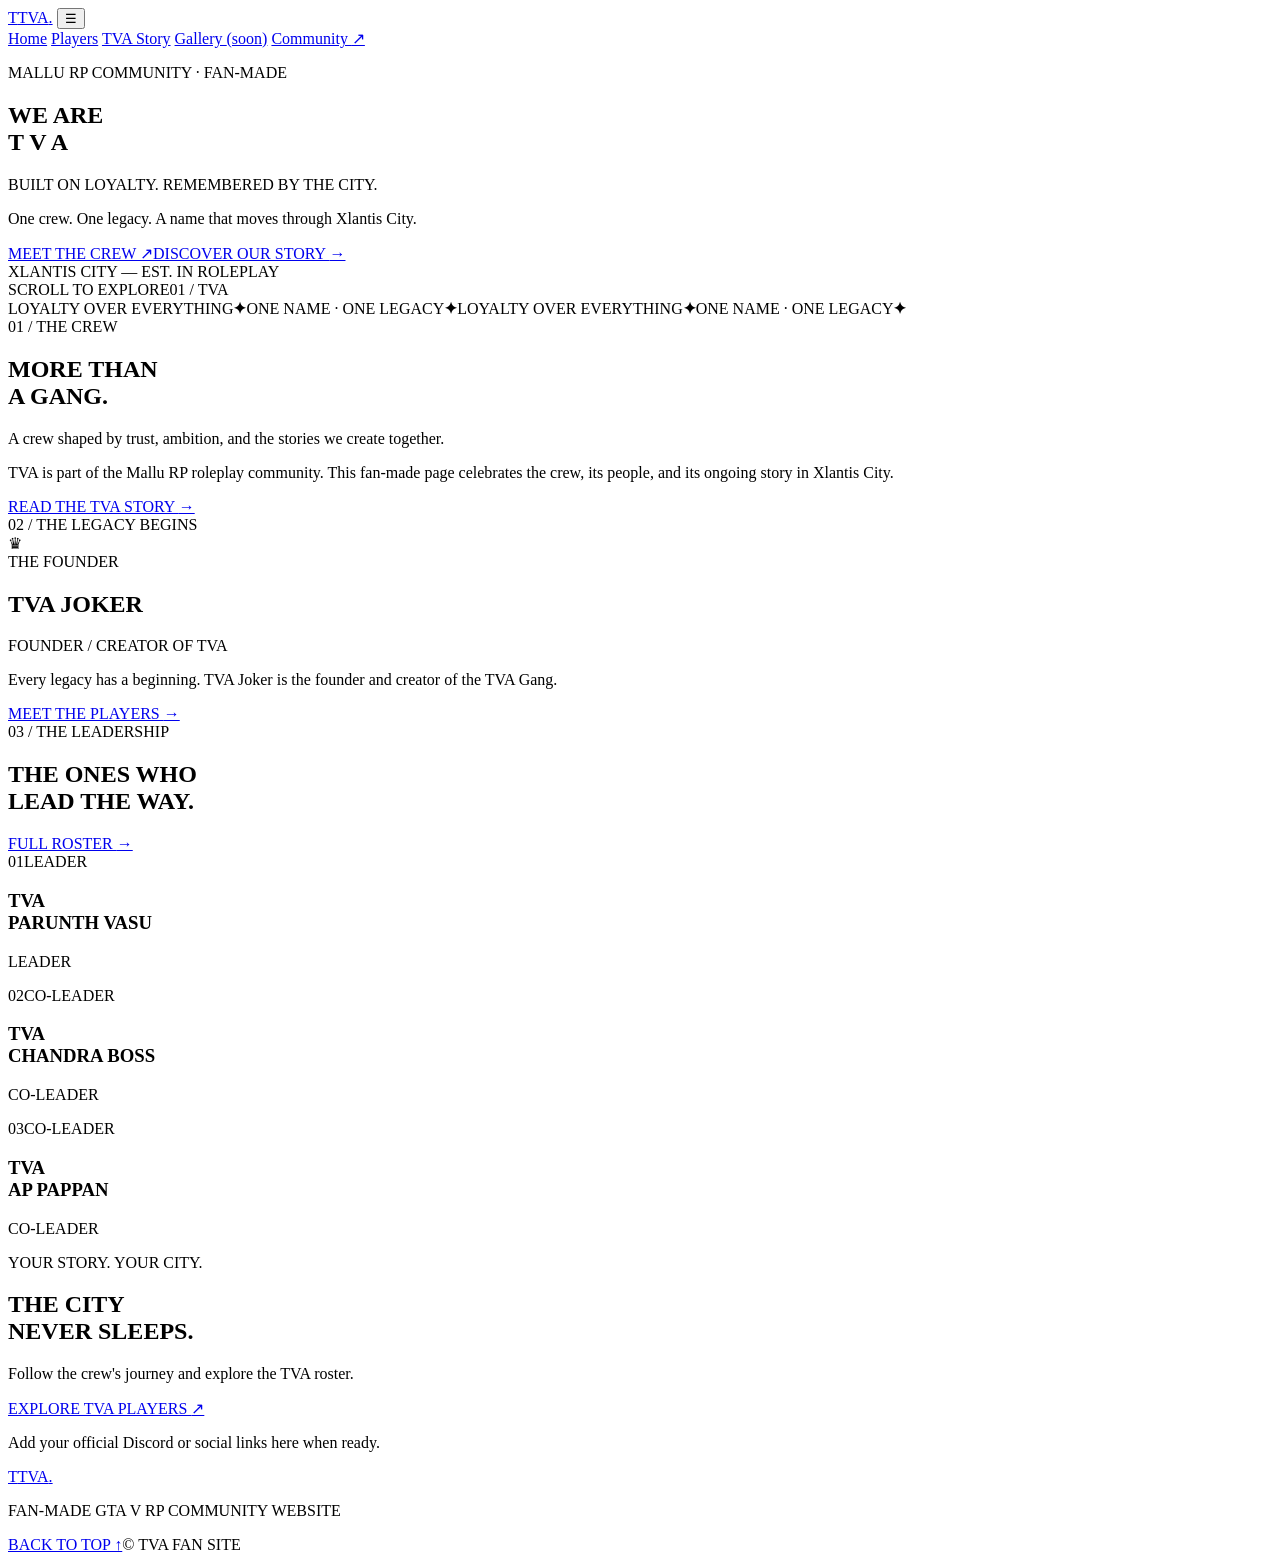
==== index.html @ c243563c "Add cinematic TVA Gang homepage" ====
<!doctype html>
<html lang="en">
<head>
  <meta charset="utf-8">
  <meta name="viewport" content="width=device-width, initial-scale=1">
  <meta name="theme-color" content="#080808">
  <meta name="description" content="TVA Gang — fan-made GTA V RP community website for Mallu RP.">
  <title>TVA GANG | Xlantis City</title>
  <link rel="preconnect" href="https://fonts.googleapis.com">
  <link rel="preconnect" href="https://fonts.gstatic.com" crossorigin>
  <link href="https://fonts.googleapis.com/css2?family=Oswald:wght@400;500;600;700&family=Rajdhani:wght@400;500;600;700&display=swap" rel="stylesheet">
  <link rel="stylesheet" href="style.css">
</head>
<body>
  <div class="grain" aria-hidden="true"></div>
  <header class="site-header">
    <a class="brand" href="index.html" aria-label="TVA Gang home"><span class="brand-mark">T</span><span>TVA<span class="brand-dot">.</span></span></a>
    <button class="menu-toggle" id="menuToggle" aria-label="Toggle navigation" aria-expanded="false">☰</button>
    <nav class="nav" id="mainNav">
      <a class="active" href="index.html">Home</a>
      <a href="players.html">Players</a>
      <a href="story.html">TVA Story</a>
      <a href="gallery.html">Gallery <span class="soon">(soon)</span></a>
      <a class="nav-cta" href="#community">Community <span>↗</span></a>
    </nav>
  </header>
  <main>
    <section class="hero">
      <div class="hero-bg"></div><div class="hero-vignette"></div>
      <div class="hero-content reveal">
        <p class="eyebrow"><span class="pulse"></span> MALLU RP COMMUNITY · FAN-MADE</p>
        <h1>WE ARE<br><span class="outline-text">T V A</span></h1>
        <p class="hero-sub">BUILT ON LOYALTY. REMEMBERED BY THE CITY.</p>
        <p class="hero-copy">One crew. One legacy. A name that moves through Xlantis City.</p>
        <div class="hero-actions"><a class="btn btn-red" href="players.html">MEET THE CREW <span>↗</span></a><a class="text-link" href="story.html">DISCOVER OUR STORY <span>→</span></a></div>
      </div>
      <div class="hero-side-label">XLANTIS CITY <span>—</span> EST. IN ROLEPLAY</div>
      <div class="hero-bottom"><span>SCROLL TO EXPLORE</span><span class="scroll-line"></span><span>01 / TVA</span></div>
    </section>
    <section class="ticker" aria-label="TVA motto"><div class="ticker-track"><span>LOYALTY OVER EVERYTHING</span><b>✦</b><span>ONE NAME · ONE LEGACY</span><b>✦</b><span>LOYALTY OVER EVERYTHING</span><b>✦</b><span>ONE NAME · ONE LEGACY</span><b>✦</b></div></section>
    <section class="section intro-section">
      <div class="section-kicker reveal">01 / THE CREW</div>
      <div class="intro-grid">
        <div class="reveal"><h2 class="section-title">MORE THAN<br><span>A GANG.</span></h2></div>
        <div class="intro-copy reveal"><p class="big-copy">A crew shaped by trust, ambition, and the stories we create together.</p><p>TVA is part of the Mallu RP roleplay community. This fan-made page celebrates the crew, its people, and its ongoing story in Xlantis City.</p><a class="text-link" href="story.html">READ THE TVA STORY <span>→</span></a></div>
      </div>
    </section>
    <section class="founder-section section">
      <div class="founder-glow"></div>
      <div class="section-kicker reveal">02 / THE LEGACY BEGINS</div>
      <div class="founder-card reveal">
        <div class="founder-crown">♛</div><div class="founder-label">THE FOUNDER</div>
        <h2>TVA <span>JOKER</span></h2><p class="role-gold">FOUNDER / CREATOR OF TVA</p>
        <p class="founder-copy">Every legacy has a beginning. TVA Joker is the founder and creator of the TVA Gang.</p>
        <a class="text-link gold-link" href="players.html">MEET THE PLAYERS <span>→</span></a>
      </div>
    </section>
    <section class="section leadership-section">
      <div class="section-kicker reveal">03 / THE LEADERSHIP</div>
      <div class="section-heading reveal"><h2 class="section-title">THE ONES WHO<br><span>LEAD THE WAY.</span></h2><a class="text-link" href="players.html">FULL ROSTER <span>→</span></a></div>
      <div class="leader-grid">
        <article class="leader-card leader-main reveal"><span class="leader-number">01</span><span class="leader-tag">LEADER</span><h3>TVA<br>PARUNTH VASU</h3><p>LEADER</p></article>
        <article class="leader-card reveal"><span class="leader-number">02</span><span class="leader-tag">CO-LEADER</span><h3>TVA<br>CHANDRA BOSS</h3><p>CO-LEADER</p></article>
        <article class="leader-card reveal"><span class="leader-number">03</span><span class="leader-tag">CO-LEADER</span><h3>TVA<br>AP PAPPAN</h3><p>CO-LEADER</p></article>
      </div>
    </section>
    <section class="community-section" id="community"><div class="community-inner reveal"><p class="eyebrow">YOUR STORY. YOUR CITY.</p><h2>THE CITY<br>NEVER <span>SLEEPS.</span></h2><p>Follow the crew's journey and explore the TVA roster.</p><a class="btn btn-red" href="players.html">EXPLORE TVA PLAYERS <span>↗</span></a><p class="fine-print">Add your official Discord or social links here when ready.</p></div></section>
  </main>
  <footer class="footer"><a class="brand" href="index.html"><span class="brand-mark">T</span><span>TVA<span class="brand-dot">.</span></span></a><p>FAN-MADE GTA V RP COMMUNITY WEBSITE</p><a href="#top" class="back-top">BACK TO TOP ↑</a><span class="copyright">© <span id="year"></span> TVA FAN SITE</span></footer>
  <script src="players.js"></script><script src="chatbot.js"></script>
</body>
</html>
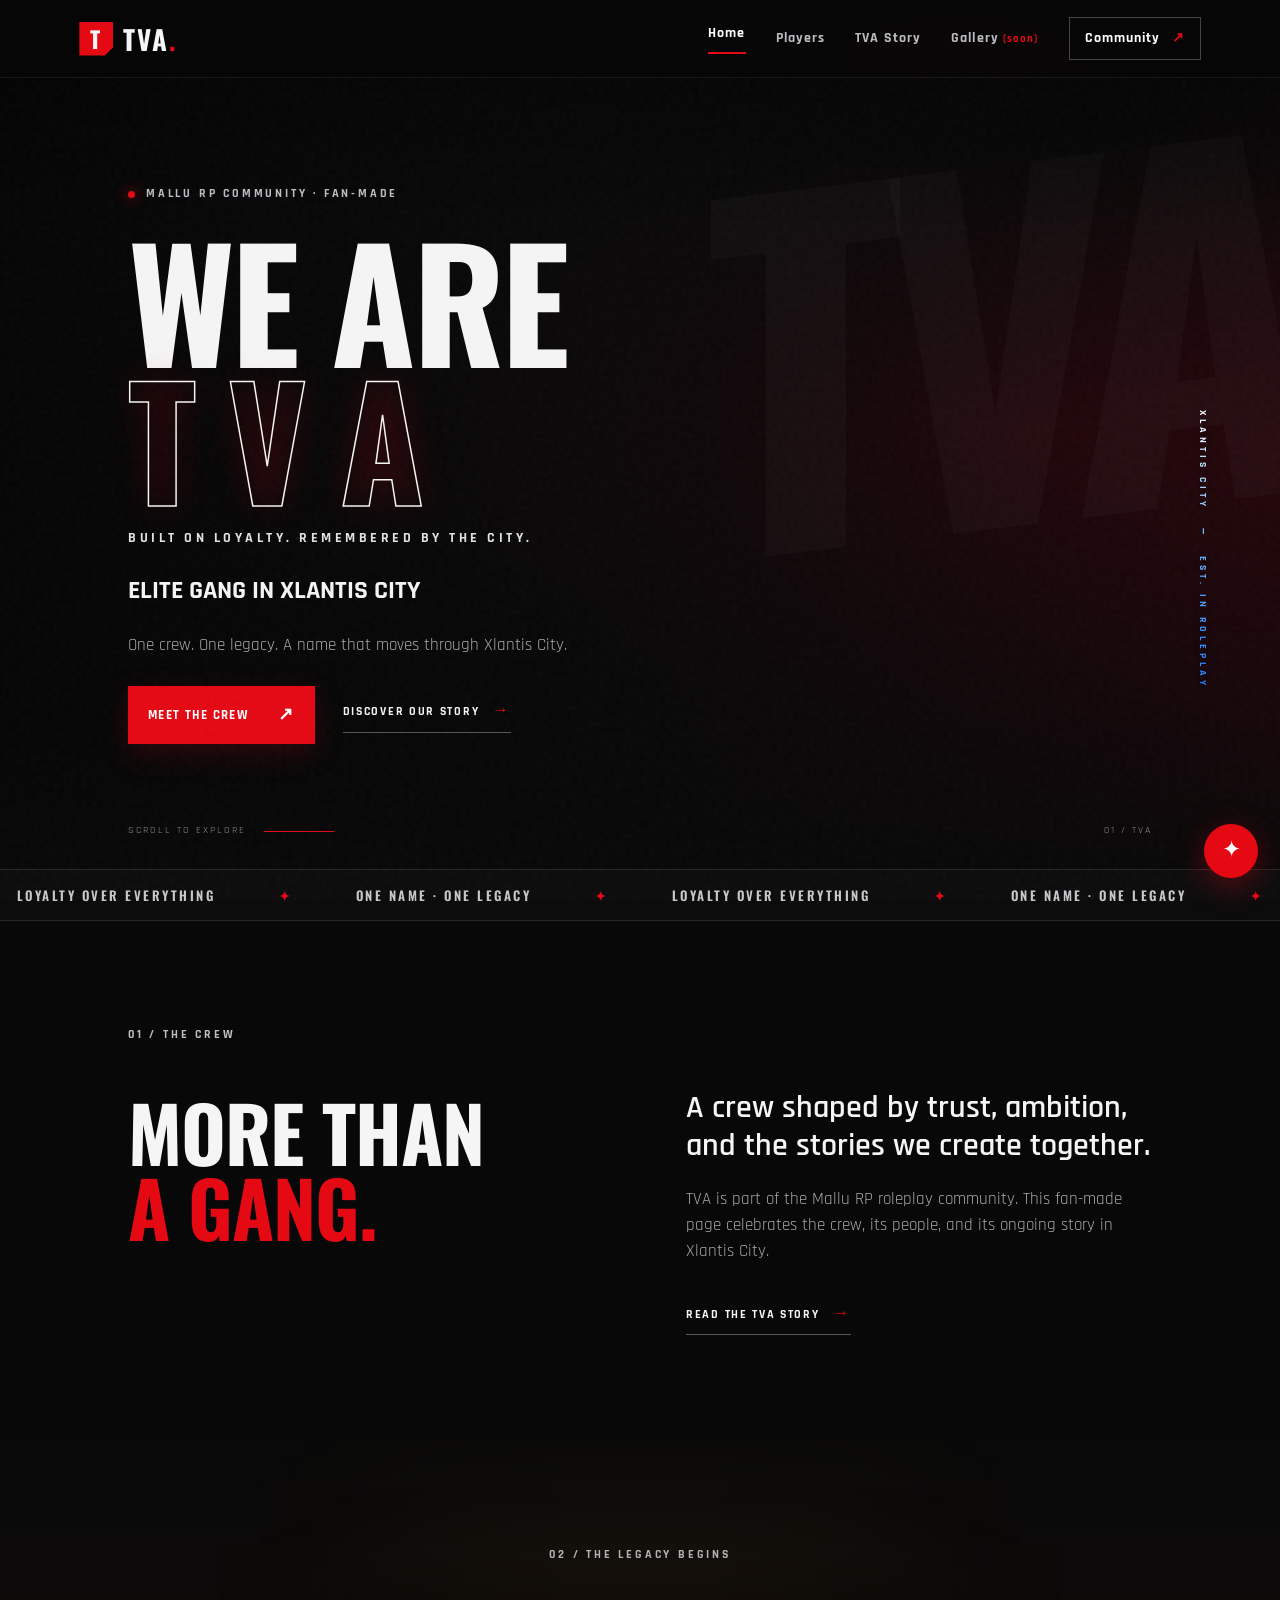
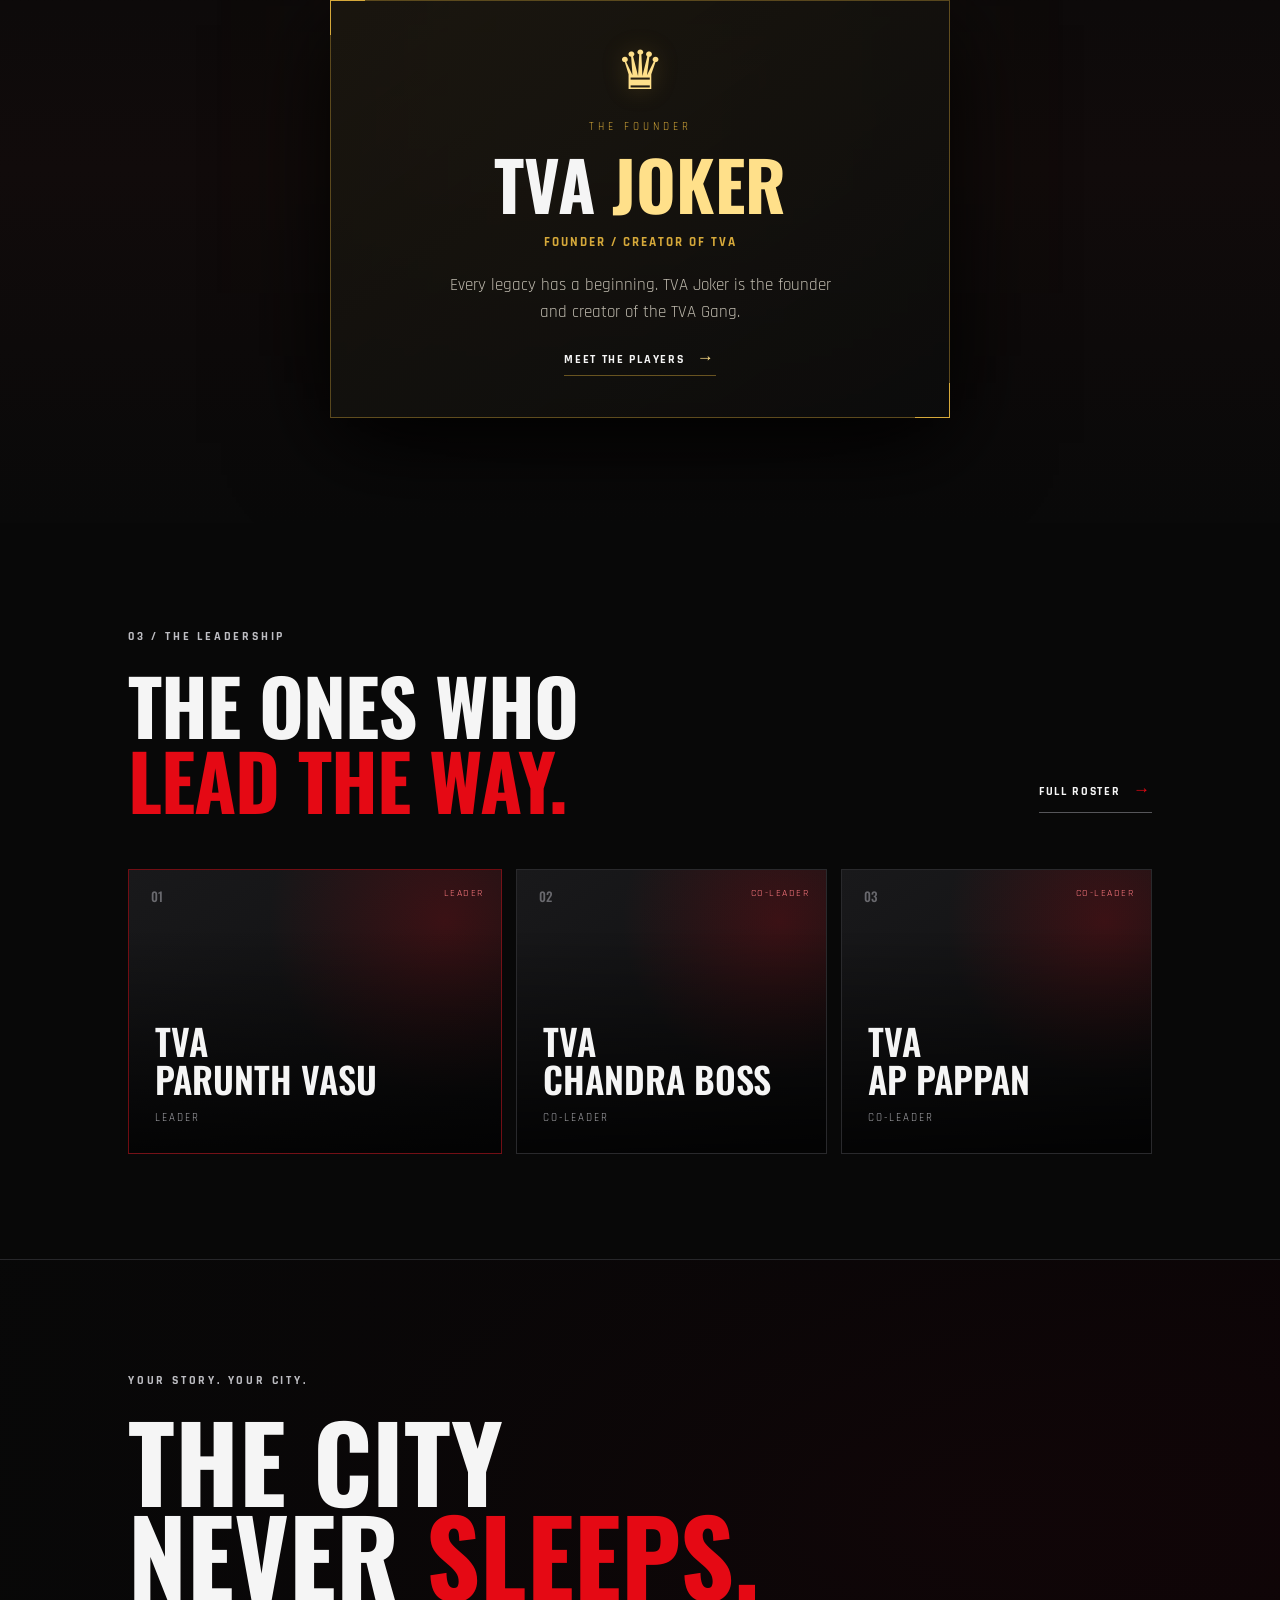
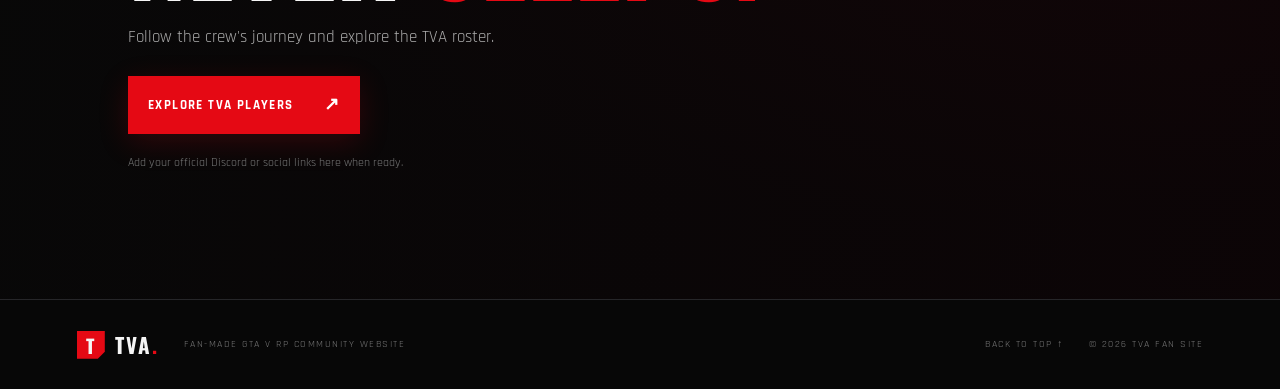
==== commit 13b04769: "Add Elite Gang in Xlantis City hero tagline" ====
--- a/index.html
+++ b/index.html
@@ -31,6 +31,7 @@
         <p class="eyebrow"><span class="pulse"></span> MALLU RP COMMUNITY · FAN-MADE</p>
         <h1>WE ARE<br><span class="outline-text">T V A</span></h1>
         <p class="hero-sub">BUILT ON LOYALTY. REMEMBERED BY THE CITY.</p>
+        <h2 class="elite-tagline">ELITE GANG IN <span>XLANTIS CITY</span></h2>
         <p class="hero-copy">One crew. One legacy. A name that moves through Xlantis City.</p>
         <div class="hero-actions"><a class="btn btn-red" href="players.html">MEET THE CREW <span>↗</span></a><a class="text-link" href="story.html">DISCOVER OUR STORY <span>→</span></a></div>
       </div>
--- a/style.css
+++ b/style.css
@@ -0,0 +1,49 @@
+:root{--red:#e50914;--red-dark:#8c0710;--black:#080808;--panel:#101012;--line:#29292d;--text:#f5f5f5;--muted:#a6a6aa;--gold:#d6a93a;--gold-light:#ffe08a;--font-head:'Oswald',Impact,sans-serif;--font-body:'Rajdhani',Arial,sans-serif}*{box-sizing:border-box}html{scroll-behavior:smooth;scroll-padding-top:84px}body{margin:0;background:var(--black);color:var(--text);font-family:var(--font-body);font-size:17px;line-height:1.55;overflow-x:hidden}body:before{content:"";position:fixed;inset:0;pointer-events:none;z-index:-2;background:radial-gradient(ellipse at 75% 15%,rgba(116,0,10,.2),transparent 38%),#080808}a{color:inherit;text-decoration:none}button,input{font:inherit}.grain{position:fixed;inset:0;pointer-events:none;z-index:10;opacity:.045;background-image:url("data:image/svg+xml,%3Csvg viewBox='0 0 180 180' xmlns='http://www.w3.org/2000/svg'%3E%3Cfilter id='n'%3E%3CfeTurbulence type='fractalNoise' baseFrequency='.9' numOctaves='3' stitchTiles='stitch'/%3E%3C/filter%3E%3Crect width='100%25' height='100%25' filter='url(%23n)' opacity='.7'/%3E%3C/svg%3E")}::selection{background:var(--red);color:white}.site-header{height:78px;padding:0 6.2%;display:flex;align-items:center;justify-content:space-between;position:sticky;top:0;z-index:20;background:rgba(7,7,8,.92);backdrop-filter:blur(16px);border-bottom:1px solid rgba(255,255,255,.07)}.brand{display:inline-flex;align-items:center;gap:10px;font:700 27px var(--font-head);letter-spacing:2px}.brand-mark{display:grid;place-items:center;width:34px;height:34px;background:var(--red);clip-path:polygon(0 0,100% 0,100% 75%,75% 100%,0 100%);font-size:23px}.brand-dot{color:var(--red)}.nav{display:flex;align-items:center;gap:30px}.nav a{font-size:14px;font-weight:700;letter-spacing:1.1px;color:#bcbcc0;transition:color .2s}.nav a:hover,.nav a.active{color:#fff}.nav a.active:after{content:"";display:block;height:2px;background:var(--red);margin-top:7px}.nav .nav-cta{padding:10px 15px;border:1px solid #444;color:#fff}.nav-cta span{color:var(--red);margin-left:7px}.soon{color:var(--red);font-size:11px}.menu-toggle{display:none;background:none;color:white;border:1px solid #444;padding:6px 10px}.hero{min-height:min(790px,calc(100vh - 78px));position:relative;display:flex;align-items:center;overflow:hidden;padding:95px 10% 125px}.hero-bg{position:absolute;inset:0;background:linear-gradient(90deg,rgba(5,5,6,.97) 0%,rgba(8,8,9,.82) 46%,rgba(8,8,9,.45) 100%),radial-gradient(ellipse at 80% 45%,rgba(160,0,20,.35),transparent 50%),linear-gradient(135deg,#151518,#070707 55%,#26050a);animation:heroPulse 9s ease-in-out infinite alternate}.hero-bg:after{content:"TVA";position:absolute;right:-1%;top:3%;font:700 clamp(180px,35vw,510px)/1 var(--font-head);letter-spacing:-.06em;color:rgba(255,255,255,.025);transform:skewY(-7deg)}.hero-vignette{position:absolute;inset:0;background:linear-gradient(0deg,#080808 0%,transparent 19%,transparent 80%,rgba(0,0,0,.35))}.hero-content{position:relative;max-width:820px;z-index:1}.eyebrow,.section-kicker{font-size:12px;font-weight:700;letter-spacing:2.8px;color:#bdbdc2}.eyebrow{display:flex;align-items:center;gap:11px}.pulse{width:7px;height:7px;border-radius:50%;background:var(--red);box-shadow:0 0 14px var(--red);animation:pulse 1.6s infinite}.hero h1,.page-hero h1{font:700 clamp(72px,12vw,155px)/.9 var(--font-head);letter-spacing:-.025em;margin:26px 0 22px}.outline-text{color:transparent;-webkit-text-stroke:1.5px #f5f5f5;text-shadow:0 0 36px rgba(229,9,20,.16)}.hero-sub{font-size:14px;letter-spacing:3.5px;font-weight:700;color:#e2e2e2}.hero-copy{max-width:440px;color:#aaa;margin:15px 0 28px}.hero-actions{display:flex;align-items:center;gap:28px;flex-wrap:wrap}.btn{display:inline-flex;align-items:center;gap:30px;padding:15px 20px;font-weight:700;font-size:13px;letter-spacing:1.4px;transition:transform .25s,background .25s}.btn:hover{transform:translateY(-3px)}.btn-red{background:var(--red);color:#fff;box-shadow:0 8px 30px rgba(229,9,20,.18)}.btn-red:hover{background:#ff1824}.btn span{font-size:18px}.text-link{font-size:12px;letter-spacing:1.7px;font-weight:700;border-bottom:1px solid #56565a;padding-bottom:8px}.text-link span{color:var(--red);padding-left:8px;font-size:17px}.hero-side-label{position:absolute;right:5.5%;top:42%;writing-mode:vertical-rl;letter-spacing:4px;font-size:10px;font-weight:700;background:linear-gradient(180deg,#ffffff 0%,#70bdff 45%,#247bff 100%);-webkit-background-clip:text;background-clip:text;color:transparent;-webkit-text-fill-color:transparent;text-shadow:0 0 18px rgba(65,155,255,.18)}.hero-side-label span{color:#70bdff;-webkit-text-fill-color:#70bdff;margin:12px 0}.hero-bottom{position:absolute;bottom:30px;left:10%;right:10%;display:flex;align-items:center;gap:18px;font-size:10px;letter-spacing:2px;color:#8d8d91}.hero-bottom>span:last-child{margin-left:auto}.scroll-line{height:1px;width:70px;background:var(--red);animation:lineMove 2s infinite}.ticker{overflow:hidden;border-block:1px solid #262629;background:#0c0c0d;padding:15px 0}.ticker-track{display:flex;align-items:center;justify-content:space-around;gap:30px;min-width:700px;white-space:nowrap;font:600 13px var(--font-head);letter-spacing:2.5px;color:#c8c8cb}.ticker b{color:var(--red)}.section{padding:105px 10%;position:relative}.intro-grid{display:grid;grid-template-columns:1fr 1fr;gap:9%;margin-top:30px}.section-title{font:700 clamp(43px,6vw,78px)/.98 var(--font-head);letter-spacing:-1px;margin:20px 0}.section-title span,.section-heading .section-title span{color:var(--red)}.intro-copy{padding-top:15px;max-width:490px}.big-copy{font-size:clamp(23px,2.7vw,32px);line-height:1.2;font-weight:600;margin:0 0 20px}.intro-copy>p:not(.big-copy),.story-body>p:not(.big-copy){color:#a7a7ac;max-width:500px}.intro-copy .text-link{display:inline-block;margin-top:18px}.founder-section{background:linear-gradient(180deg,#090909,#110b0b 48%,#090909);text-align:center;overflow:hidden}.founder-glow{position:absolute;left:50%;top:15%;transform:translateX(-50%);width:500px;height:350px;background:rgba(214,169,58,.08);filter:blur(95px);pointer-events:none}.founder-card{position:relative;margin:36px auto 0;max-width:620px;padding:46px 35px;border:1px solid rgba(214,169,58,.38);background:linear-gradient(145deg,rgba(28,24,16,.8),rgba(12,12,12,.94));box-shadow:0 25px 90px #000}.founder-card:before,.founder-card:after{content:"";position:absolute;width:34px;height:34px;border-color:var(--gold);border-style:solid}.founder-card:before{top:-1px;left:-1px;border-width:1px 0 0 1px}.founder-card:after{bottom:-1px;right:-1px;border-width:0 1px 1px 0}.founder-crown{font-size:54px;color:var(--gold-light);line-height:1;text-shadow:0 0 24px rgba(214,169,58,.25)}.founder-label{font-size:11px;letter-spacing:4px;color:var(--gold);margin-top:18px}.founder-card h2{font:700 clamp(40px,7vw,68px)/1 var(--font-head);margin:14px 0}.founder-card h2 span{color:var(--gold-light)}.role-gold{color:var(--gold);font-weight:700;letter-spacing:2px;font-size:13px}.founder-copy{max-width:410px;margin:20px auto;color:#bdb8ac}.gold-link{border-color:rgba(214,169,58,.45)}.gold-link span{color:var(--gold-light)}.section-heading{display:flex;align-items:flex-end;justify-content:space-between;gap:20px;margin-bottom:32px}.section-heading .text-link{margin-bottom:25px}.leader-grid{display:grid;grid-template-columns:1.2fr 1fr 1fr;gap:14px}.leader-card{min-height:285px;position:relative;display:flex;flex-direction:column;justify-content:flex-end;padding:26px;background:linear-gradient(145deg,#19191b,#0d0d0e);border:1px solid #29292c;overflow:hidden;transition:transform .3s,border-color .3s}.leader-card:hover{transform:translateY(-6px);border-color:var(--red)}.leader-card:before{content:"";position:absolute;inset:0;background:linear-gradient(0deg,rgba(0,0,0,.8),transparent 80%),radial-gradient(circle at 85% 18%,rgba(229,9,20,.19),transparent 45%)}.leader-card>*{position:relative}.leader-number{position:absolute!important;top:16px;left:22px;color:#69696e;font:500 13px var(--font-head)}.leader-tag{position:absolute!important;top:16px;right:17px;font-size:10px;letter-spacing:1.5px;color:#ff7a80}.leader-card h3{font:600 clamp(25px,3vw,36px)/1.05 var(--font-head);margin:0}.leader-card p{font-size:11px;letter-spacing:2px;color:#a8a8ad;margin:12px 0 0}.leader-main{border-color:rgba(229,9,20,.45)}.community-section{padding:100px 10%;background:linear-gradient(100deg,rgba(8,8,8,.98),rgba(13,5,7,.92)),radial-gradient(ellipse at 75% 40%,#52050d,transparent 55%);border-top:1px solid #27272a}.community-inner{max-width:750px}.community-inner h2{font:700 clamp(56px,9vw,105px)/.9 var(--font-head);margin:22px 0}.community-inner h2 span{color:var(--red)}.community-inner>p:not(.eyebrow){color:#aaa;margin-bottom:26px}.fine-print{font-size:12px!important;color:#777!important;margin-top:20px!important}.footer{display:flex;align-items:center;gap:25px;flex-wrap:wrap;padding:27px 6%;border-top:1px solid #262629;background:#070707}.footer .brand{font-size:21px}.footer .brand-mark{width:28px;height:28px;font-size:19px}.footer>p,.copyright,.back-top{font-size:10px;letter-spacing:1.5px;color:#777}.footer .back-top{margin-left:auto}.page-hero{position:relative;min-height:380px;display:flex;align-items:center;padding:80px 10%;overflow:hidden;background:linear-gradient(90deg,#080808 0%,rgba(8,8,8,.84) 60%,rgba(8,8,8,.7)),radial-gradient(ellipse at 85% 45%,rgba(155,0,18,.34),transparent 52%),#111}.page-hero:after{content:"TVA";position:absolute;right:-3%;bottom:-24%;font:700 clamp(170px,32vw,400px)/1 var(--font-head);color:rgba(255,255,255,.025);pointer-events:none}.page-hero-overlay{position:absolute;inset:0;background:linear-gradient(0deg,#080808,transparent 30%,transparent 75%,rgba(0,0,0,.2))}.page-hero-content{position:relative;z-index:1}.page-hero h1{font-size:clamp(65px,10vw,115px);margin:22px 0}.page-hero h1 span{color:var(--red)}.page-hero-content>p:last-child{color:#b0b0b4;max-width:470px}.page-hero-index{position:absolute;right:6%;bottom:34px;z-index:1;font-size:11px;letter-spacing:2px;color:#888}.roster-section{padding-top:75px}.roster-top{display:flex;justify-content:space-between;align-items:flex-end;gap:25px}.roster-top .section-title{margin-bottom:0}.roster-count{text-align:right;display:flex;flex-direction:column}.roster-count strong{font:600 36px var(--font-head);color:var(--red)}.roster-count span{font-size:10px;letter-spacing:2px;color:#999}.search-wrap{display:flex;align-items:center;gap:12px;margin:35px 0 15px;background:#101012;border:1px solid #2d2d31;padding:0 16px}.search-icon{font-size:26px;color:var(--red)}.search-wrap input{background:transparent;border:0;outline:0;color:white;flex:1;padding:15px 0;min-width:0}.search-wrap input::placeholder{color:#777}.search-wrap button{background:none;border:0;color:#888;font-size:26px;cursor:pointer}.filter-row{display:flex;gap:8px;flex-wrap:wrap;margin-bottom:28px}.filter-btn{background:#111;border:1px solid #2d2d31;color:#a8a8ad;padding:9px 13px;font-size:10px;letter-spacing:1px;font-weight:700;cursor:pointer;transition:.2s}.filter-btn:hover,.filter-btn.active{background:var(--red);border-color:var(--red);color:#fff}.player-grid{display:grid;grid-template-columns:repeat(4,minmax(0,1fr));gap:12px}.player-card{position:relative;min-height:155px;padding:20px;background:linear-gradient(145deg,#161618,#0d0d0e);border:1px solid #29292c;display:flex;flex-direction:column;justify-content:space-between;overflow:hidden;animation:cardIn .35s both}.player-card:before{content:"";position:absolute;right:-28px;top:-32px;width:100px;height:100px;border-radius:50%;background:rgba(229,9,20,.08);filter:blur(8px)}.player-card>*{position:relative}.player-card.founder{border-color:rgba(214,169,58,.55);background:linear-gradient(145deg,#211b0f,#0d0d0e)}.player-card.leader{border-color:rgba(229,9,20,.5)}.player-card .card-top{display:flex;align-items:center;justify-content:space-between;gap:8px}.tva-badge{font:700 11px var(--font-head);letter-spacing:1.5px;color:#fff;background:var(--red);padding:4px 7px}.founder .tva-badge{background:var(--gold);color:#17120a}.rank-badge{font-size:9px;letter-spacing:1px;color:#aaa;text-align:right}.founder .rank-badge{color:var(--gold-light)}.player-card h3{font:600 23px/1.05 var(--font-head);margin:22px 0 8px;overflow-wrap:anywhere}.player-card .card-role{font-size:10px;letter-spacing:1.7px;color:#8f8f95}.card-crown{color:var(--gold-light);font-size:16px;margin-left:5px}.roster-note{color:#777;font-size:12px;margin-top:28px}.roster-note code{color:#c7c7ca;background:#171719;padding:3px 5px}.empty-state{text-align:center;padding:55px 20px;border:1px dashed #303034;color:#888}.empty-state>span{font-size:36px;color:var(--red)}.empty-state h3{font:600 25px var(--font-head);color:white}.story-section{display:grid;grid-template-columns:.9fr 1.1fr;gap:8%;}.story-body{padding-top:15px}.timeline-section{padding-top:40px}.timeline-item{display:flex;gap:20px;padding:25px 0;border-bottom:1px solid #29292c;max-width:720px}.timeline-dot{width:10px;height:10px;background:var(--red);border-radius:50%;margin-top:8px;box-shadow:0 0 12px rgba(229,9,20,.5);flex-shrink:0}.timeline-role{font-size:10px;letter-spacing:2px;color:var(--red)}.timeline-item h3{font:600 28px var(--font-head);margin:6px 0}.timeline-item p{color:#929297;margin:0}.coming-soon-pill{display:inline-block;border:1px solid rgba(229,9,20,.5);color:#ff8c92;padding:8px 12px;font-size:10px;letter-spacing:2px;margin-top:15px}.gallery-placeholder{text-align:center;max-width:800px;margin:auto}.gallery-placeholder-mark{font:700 130px/1 var(--font-head);color:rgba(229,9,20,.35);text-shadow:0 0 45px rgba(229,9,20,.1)}.gallery-placeholder h2{font:700 clamp(40px,7vw,70px)/1 var(--font-head)}.gallery-placeholder h2 span{color:var(--red)}.gallery-placeholder p{max-width:500px;color:#999;margin:20px auto 28px}.gallery-placeholder code{color:#eee}.chat-launcher{position:fixed;z-index:30;right:22px;bottom:22px;width:54px;height:54px;border:0;border-radius:50%;background:var(--red);color:white;font-size:23px;box-shadow:0 8px 30px rgba(229,9,20,.35);cursor:pointer}.chat-panel{position:fixed;z-index:30;right:22px;bottom:88px;width:min(340px,calc(100vw - 32px));background:#101012;border:1px solid #39393d;box-shadow:0 20px 70px #000;display:none}.chat-panel.open{display:block;animation:cardIn .2s}.chat-head{display:flex;align-items:center;justify-content:space-between;padding:14px 16px;background:#18181a;border-bottom:1px solid #333}.chat-head strong{font:600 20px var(--font-head)}.chat-head button{background:none;border:0;color:#fff;font-size:22px;cursor:pointer}.chat-messages{height:230px;overflow:auto;padding:14px;display:flex;flex-direction:column;gap:10px}.chat-msg{font-size:13px;padding:9px 11px;max-width:90%;background:#222226;color:#eee;align-self:flex-start}.chat-msg.user{background:#6f0710;align-self:flex-end}.chat-form{display:flex;border-top:1px solid #333}.chat-form input{min-width:0;flex:1;background:#0b0b0c;color:white;border:0;padding:13px;outline:none}.chat-form button{background:var(--red);color:white;border:0;padding:0 15px;font-weight:700;cursor:pointer}.chat-disclaimer{font-size:10px;color:#777;padding:0 14px 12px;margin:0}.reveal{opacity:0;transform:translateY(22px);transition:opacity .7s ease,transform .7s ease}.reveal.visible{opacity:1;transform:translateY(0)}@keyframes pulse{50%{opacity:.35;box-shadow:0 0 2px var(--red)}}@keyframes lineMove{0%,100%{transform:scaleX(.55);transform-origin:left}50%{transform:scaleX(1);transform-origin:left}}@keyframes heroPulse{from{filter:saturate(.85)}to{filter:saturate(1.25)}}@keyframes cardIn{from{opacity:0;transform:translateY(8px)}to{opacity:1;transform:translateY(0)}}@media(prefers-reduced-motion:reduce){*,*:before,*:after{scroll-behavior:auto!important;animation:none!important;transition:none!important}.reveal{opacity:1;transform:none}}@media(max-width:950px){.nav{gap:17px}.nav a{font-size:12px}.player-grid{grid-template-columns:repeat(3,minmax(0,1fr))}.section{padding:80px 7%}.hero{padding-left:7%;padding-right:7%}.hero-bottom{left:7%;right:7%}.leader-grid{grid-template-columns:1fr 1fr}.leader-main{grid-column:span 2;min-height:230px}}@media(max-width:680px){.site-header{height:68px;padding:0 5%}.menu-toggle{display:block}.nav{display:none;position:absolute;left:0;right:0;top:68px;background:#090909;padding:18px 5% 24px;border-bottom:1px solid #333;flex-direction:column;align-items:stretch;gap:20px}.nav.open{display:flex}.nav a.active:after{display:none}.nav .nav-cta{text-align:center}.hero{min-height:680px;padding:80px 6% 115px}.hero h1{font-size:clamp(70px,18vw,110px)}.hero-sub{font-size:11px;letter-spacing:2px}.hero-side-label{right:3%;font-size:8px}.hero-bottom{left:6%;right:6%;font-size:8px;gap:10px}.scroll-line{width:35px}.hero-actions{gap:18px}.section{padding:68px 6%}.intro-grid,.story-section{grid-template-columns:1fr;gap:15px}.section-title{font-size:clamp(44px,12vw,68px)}.section-heading{display:block}.section-heading .text-link{display:inline-block;margin:0 0 25px}.founder-card{padding:38px 20px}.leader-grid{grid-template-columns:1fr}.leader-main{grid-column:auto}.leader-card{min-height:220px}.community-section{padding:75px 6%}.footer{gap:13px;padding:25px 6%}.footer>p{order:3;width:100%;margin:0}.footer .back-top{margin-left:auto}.copyright{width:100%}.page-hero{min-height:330px;padding:70px 6%}.page-hero h1{font-size:clamp(62px,16vw,95px)}.roster-top{align-items:flex-start}.roster-count strong{font-size:28px}.roster-count span{font-size:8px}.player-grid{grid-template-columns:repeat(2,minmax(0,1fr));gap:9px}.player-card{min-height:145px;padding:13px}.player-card h3{font-size:20px;margin:18px 0 8px}.rank-badge{font-size:8px}.filter-row{gap:6px}.filter-btn{padding:8px 9px;font-size:9px}.gallery-placeholder-mark{font-size:95px}}@media(max-width:370px){.player-grid{grid-template-columns:1fr}.roster-top{display:block}.roster-count{text-align:left;margin-top:14px}.hero-actions .btn{gap:12px;padding:13px}.text-link{font-size:10px}}
+
+/* Enhanced smooth-scrolling and cinematic reveal effects */
+html { scroll-behavior: smooth; scroll-padding-top: 90px; }
+@supports (animation-timeline: view()) {
+  .section:not(.founder-section) .section-kicker,
+  .section:not(.founder-section) .section-title {
+    animation: softRise linear both;
+    animation-timeline: view();
+    animation-range: entry 0% entry 35%;
+  }
+}
+.reveal {
+  opacity: 0;
+  transform: translate3d(0, 30px, 0);
+  filter: blur(3px);
+  transition:
+    opacity 800ms cubic-bezier(.2,.7,.2,1),
+    transform 800ms cubic-bezier(.2,.7,.2,1),
+    filter 800ms cubic-bezier(.2,.7,.2,1);
+  will-change: opacity, transform;
+}
+.reveal.visible {
+  opacity: 1;
+  transform: translate3d(0, 0, 0);
+  filter: blur(0);
+}
+.leader-card, .player-card, .founder-card, .btn, .text-link, .filter-btn {
+  transition-timing-function: cubic-bezier(.2,.7,.2,1);
+}
+.leader-card, .player-card {
+  transition: transform 320ms cubic-bezier(.2,.7,.2,1), border-color 320ms ease, box-shadow 320ms ease;
+}
+.leader-card:hover, .player-card:hover {
+  transform: translateY(-5px);
+  box-shadow: 0 16px 36px rgba(0,0,0,.28);
+}
+.btn, .text-link, .nav a {
+  transition: color 220ms ease, background-color 220ms ease, border-color 220ms ease, transform 260ms cubic-bezier(.2,.7,.2,1);
+}
+@keyframes softRise {
+  from { opacity: .45; transform: translateY(18px); }
+  to { opacity: 1; transform: translateY(0); }
+}
+@media (prefers-reduced-motion: reduce) {
+  html { scroll-behavior: auto !important; }
+  .reveal, .reveal.visible { opacity: 1; transform: none; filter: none; transition: none; }
+  .leader-card, .player-card, .btn, .text-link, .nav a { transition: none !important; }
+}
